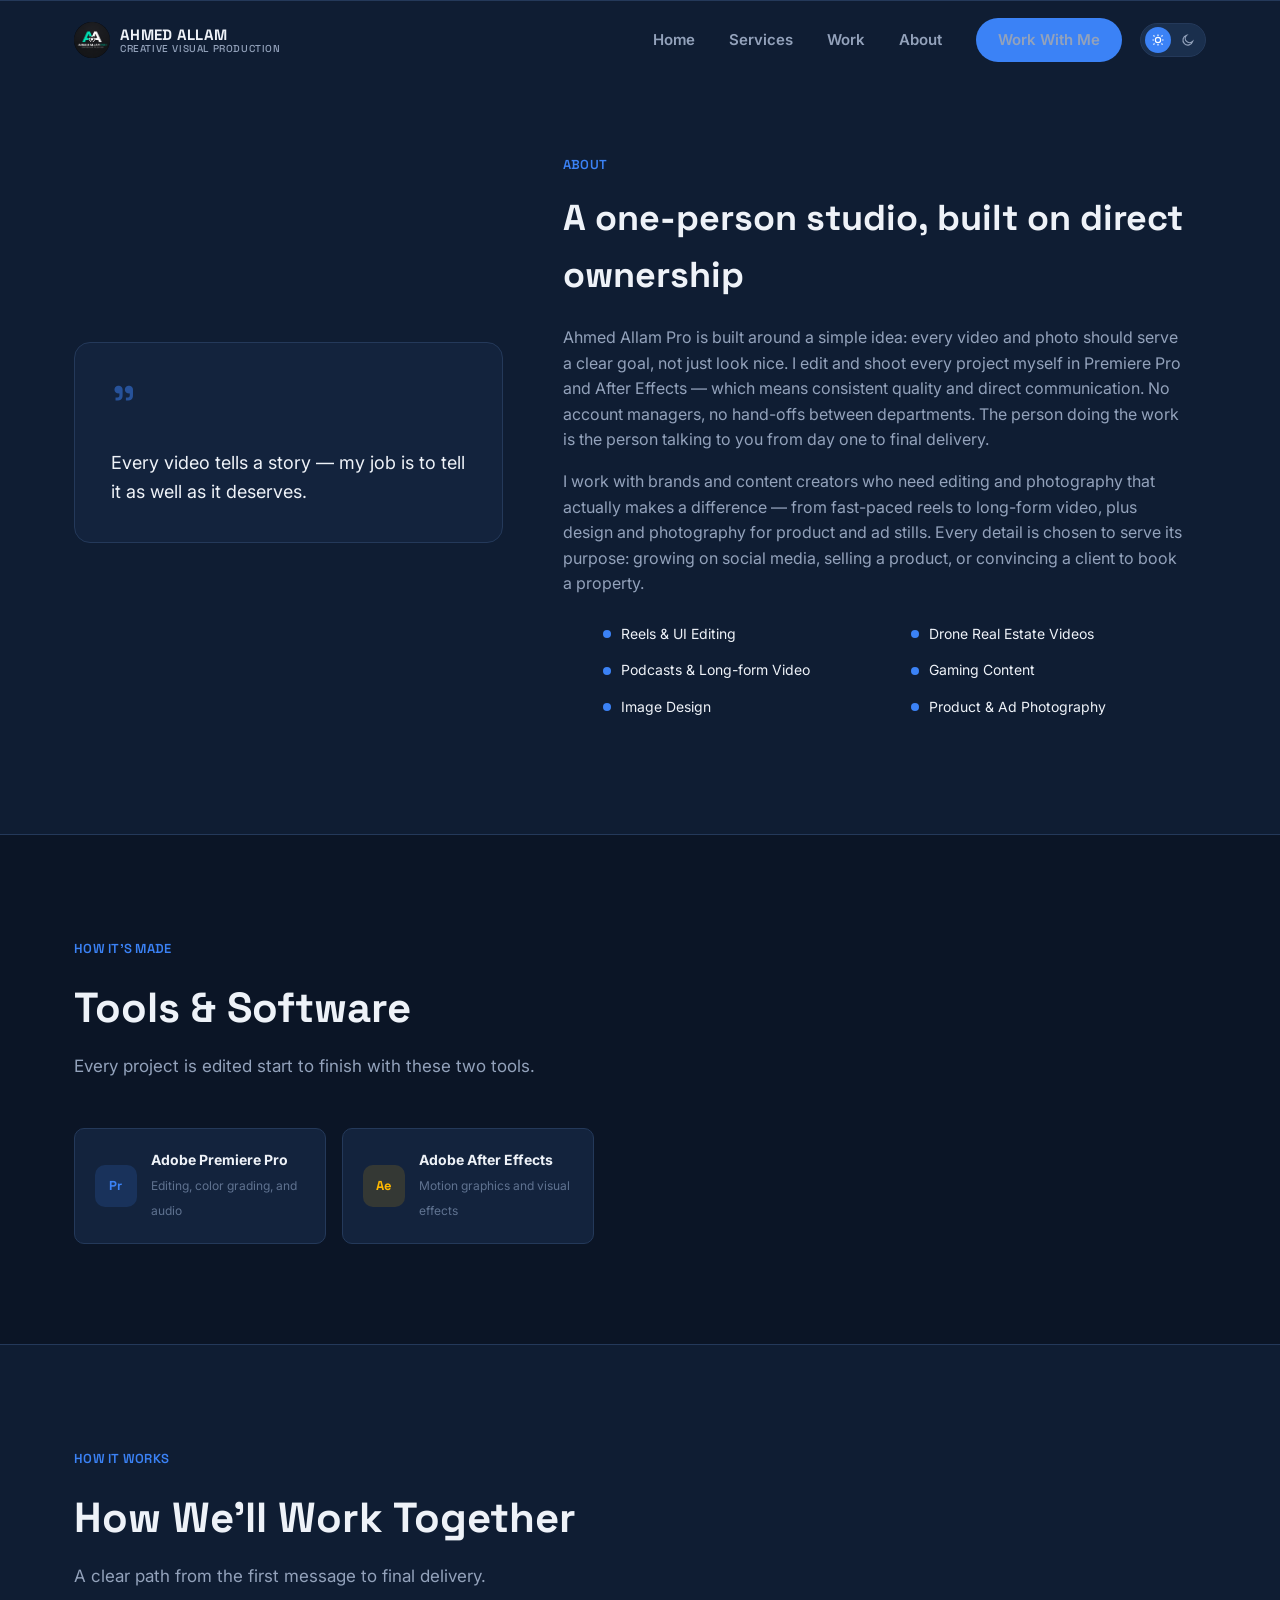
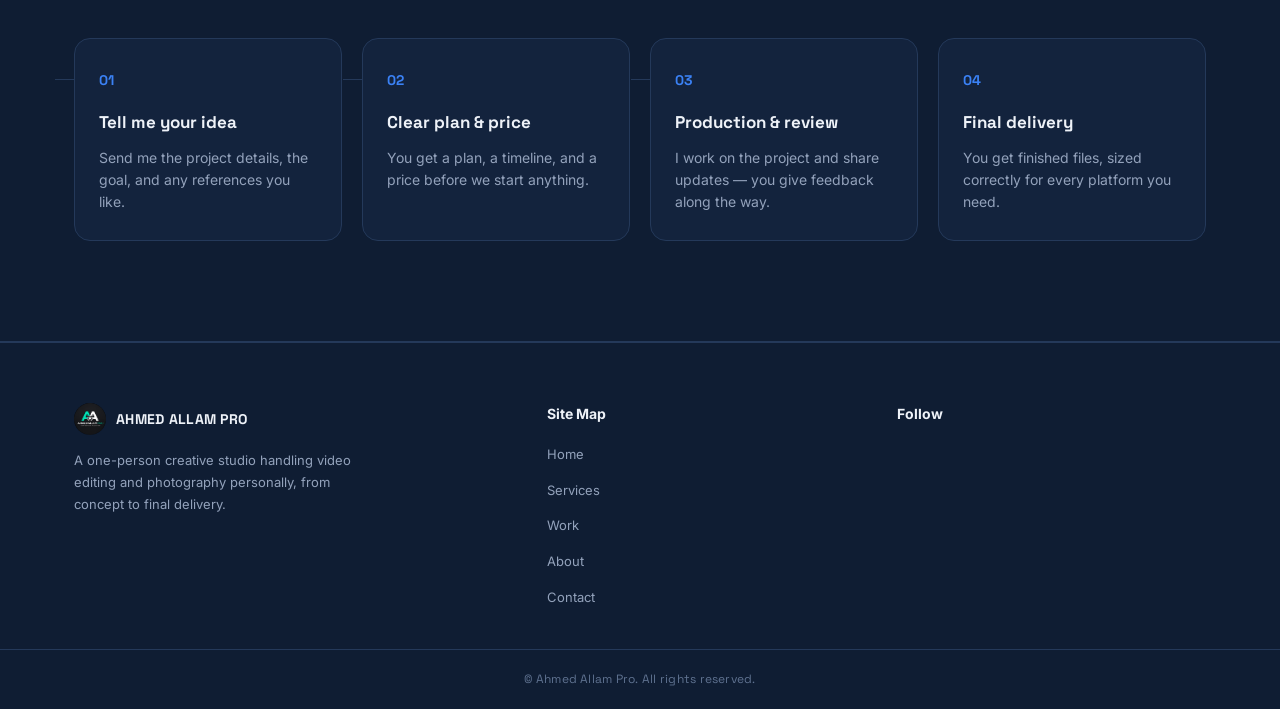
==== about.html @ 439c6608 "Add files via upload" ====
<!DOCTYPE html>
<html lang="en" dir="ltr">
<head>
<meta charset="UTF-8">
<meta name="viewport" content="width=device-width, initial-scale=1.0">
<title>About — Ahmed Allam Pro</title>
<meta name="description" content="Ahmed Allam Pro is a one-person creative studio: video editing and photography handled personally, start to finish, in Premiere Pro and After Effects.">
<meta property="og:title" content="About — Ahmed Allam Pro">
<meta property="og:description" content="Ahmed Allam Pro is a one-person creative studio: video editing and photography handled personally, start to finish, in Premiere Pro and After Effects.">
<meta property="og:image" content="[data-uri]">
<meta property="og:type" content="website">
<meta property="og:url" content="https://ahmedallam.pro">
<meta name="twitter:card" content="summary_large_image">
<link rel="icon" href="[data-uri]">
<script>try{var t=localStorage.getItem("theme");if(t==="light")document.documentElement.setAttribute("data-theme","light");}catch(e){}</script>
<style>

/* =====================================================================
   AHMED ALLAM PRO — Creative Visual Production
   ===================================================================== */

@import url('https://fonts.googleapis.com/css2?family=Inter:wght@400;500;600;700;800&family=Space+Grotesk:wght@500;600;700;800&display=swap');

:root {
  --bg: #0b1526;
  --bg-soft: #0f1d33;
  --surface: #13233d;
  --surface-2: #1a2f4d;
  --border: #24395a;
  --teal: #3b82f6;
  --teal-dim: rgba(59, 130, 246, 0.16);
  --amber: #ffb800;
  --amber-dim: rgba(255, 184, 0, 0.14);
  --white: #eef2f8;
  --muted: #93a2bb;
  --muted-2: #5f7290;

  --header-bg: rgba(11, 21, 38, 0.85);
  --mobile-menu-bg: rgba(11, 21, 38, 0.97);
  --modal-backdrop: rgba(7, 13, 24, 0.9);
  --badge-bg: rgba(11, 21, 38, 0.75);
  --navbtn-bg: rgba(11, 21, 38, 0.65);
  --shadow-soft: rgba(0, 0, 0, 0.15);
  --shadow-strong: rgba(0, 0, 0, 0.4);
  --on-accent: #ffffff;

  --font-ar: 'Inter', 'Segoe UI', sans-serif;
  --font-en: 'Space Grotesk', sans-serif;

  --container: 1180px;
  --radius: 16px;
  --radius-sm: 10px;
}

:root[data-theme="light"] {
  --bg: #f4f7fb;
  --bg-soft: #eaf0fa;
  --surface: #ffffff;
  --surface-2: #f2f6fc;
  --border: #dbe3f0;
  --teal-dim: rgba(47, 111, 237, 0.10);
  --amber-dim: rgba(255, 158, 0, 0.12);
  --white: #101828;
  --muted: #5b6478;
  --muted-2: #8993a8;

  --header-bg: rgba(255, 255, 255, 0.85);
  --mobile-menu-bg: rgba(255, 255, 255, 0.97);
  --modal-backdrop: rgba(20, 22, 26, 0.85);
  --badge-bg: rgba(255, 255, 255, 0.85);
  --navbtn-bg: rgba(255, 255, 255, 0.75);
  --shadow-soft: rgba(20, 22, 26, 0.08);
  --shadow-strong: rgba(20, 22, 26, 0.15);
}

* { box-sizing: border-box; }
html { scroll-behavior: smooth; }

body {
  margin: 0;
  background: var(--bg);
  color: var(--white);
  font-family: var(--font-ar);
  direction: ltr;
  line-height: 1.6;
  overflow-x: hidden;
  transition: background-color 0.25s ease, color 0.25s ease;
}

img { max-width: 100%; display: block; }

a { color: inherit; text-decoration: none; }

h1, h2, h3, .step-num { font-family: var(--font-en); }

button {
  font-family: inherit;
  cursor: pointer;
  background: none;
  border: none;
  color: inherit;
}

.en { font-family: var(--font-en); letter-spacing: 0.02em; }

.wrap {
  max-width: var(--container);
  margin: 0 auto;
  padding: 0 24px;
}

.eyebrow {
  display: inline-block;
  font-family: var(--font-en);
  font-size: 13px;
  color: var(--teal);
  margin-bottom: 14px;
  font-weight: 600;
}

.section-head {
  max-width: 640px;
  margin-bottom: 48px;
}

.section-head h2 {
  font-size: clamp(28px, 4vw, 42px);
  font-weight: 800;
  margin: 0 0 12px;
}

.section-head p {
  color: var(--muted);
  font-size: 17px;
  margin: 0;
}

section { position: relative; padding: 100px 0; }

/* Visible focus for accessibility */
a:focus-visible,
button:focus-visible {
  outline: 2px solid var(--teal);
  outline-offset: 3px;
  border-radius: 6px;
}

@media (prefers-reduced-motion: reduce) {
  *, *::before, *::after {
    animation-duration: 0.001ms !important;
    animation-iteration-count: 1 !important;
    transition-duration: 0.001ms !important;
  }
}

/* =====================================================================
   HEADER
   ===================================================================== */
#siteHeader {
  position: fixed;
  inset-inline: 0;
  top: 0;
  z-index: 100;
  padding: 18px 0;
  transition: background 0.35s ease, padding 0.35s ease, border-color 0.35s ease;
  border-bottom: 1px solid transparent;
}

#siteHeader.is-scrolled {
  background: var(--header-bg);
  backdrop-filter: blur(14px);
  padding: 12px 0;
  border-color: var(--border);
}

.nav-inner {
  display: flex;
  align-items: center;
  justify-content: space-between;
  gap: 20px;
}

.nav-right {
  display: flex;
  align-items: center;
  gap: 18px;
}

.brand {
  display: flex;
  align-items: center;
  gap: 10px;
  min-width: 0;
}

.brand img {
  width: 36px;
  height: 36px;
  object-fit: cover;
  border-radius: 50%;
  flex-shrink: 0;
}

.brand-text {
  font-family: var(--font-en);
  font-weight: 700;
  font-size: 15px;
  line-height: 1.15;
  white-space: nowrap;
  overflow: hidden;
  text-overflow: ellipsis;
}

.brand-text span { display: block; font-size: 10px; color: var(--muted); font-weight: 500; letter-spacing: 0.06em; }

@media (max-width: 480px) {
  .brand img { width: 30px; height: 30px; }
  .brand-text { font-size: 13px; }
}

@media (max-width: 400px) {
  .brand-text span { display: none; }
  .nav-cta { display: none; }
}

.nav-menu { display: flex; align-items: center; gap: 34px; }

.nav-menu a {
  font-size: 15px;
  font-weight: 600;
  color: var(--muted);
  transition: color 0.2s ease;
  position: relative;
}
.nav-menu a:hover { color: var(--white); }
.nav-menu a.is-active { color: var(--teal); }

.nav-cta {
  padding: 10px 22px;
  background: var(--teal);
  color: var(--on-accent);
  border-radius: 999px;
  font-weight: 700;
  font-size: 14px;
  transition: transform 0.2s ease, box-shadow 0.2s ease;
}
.nav-cta:hover { transform: translateY(-2px); box-shadow: 0 8px 20px var(--teal-dim); }

.theme-toggle {
  height: 34px;
  padding: 0 4px;
  border-radius: 999px;
  border: 1px solid var(--border);
  background: var(--surface-2);
  display: flex;
  align-items: center;
  gap: 4px;
  color: var(--muted);
  flex-shrink: 0;
  transition: border-color 0.2s ease;
}
.theme-toggle:hover { border-color: var(--teal); }
.theme-toggle span { width: 26px; height: 26px; border-radius: 50%; display: flex; align-items: center; justify-content: center; transition: background 0.2s ease, color 0.2s ease; }
.theme-toggle span svg { width: 14px; height: 14px; }
.theme-toggle .tt-sun.is-active { background: var(--teal); color: var(--on-accent); }
.theme-toggle .tt-moon.is-active { background: var(--teal); color: var(--on-accent); }

.nav-toggle {
  display: none;
  flex-direction: column;
  gap: 5px;
  padding: 6px;
}
.nav-toggle span { width: 22px; height: 2px; background: var(--white); border-radius: 2px; transition: transform 0.25s ease, opacity 0.25s ease; }
.nav-toggle.is-active span:nth-child(1) { transform: translateY(7px) rotate(45deg); }
.nav-toggle.is-active span:nth-child(2) { opacity: 0; }
.nav-toggle.is-active span:nth-child(3) { transform: translateY(-7px) rotate(-45deg); }

@media (max-width: 860px) {
  .nav-toggle { display: flex; }
  .nav-menu {
    position: fixed;
    inset-inline: 0;
    top: 66px;
    background: var(--mobile-menu-bg);
    backdrop-filter: blur(16px);
    flex-direction: column;
    align-items: flex-start;
    padding: 28px 24px 40px;
    gap: 22px;
    transform: translateY(-12px);
    opacity: 0;
    pointer-events: none;
    transition: opacity 0.25s ease, transform 0.25s ease;
    border-bottom: 1px solid var(--border);
  }
  .nav-menu.is-open { transform: translateY(0); opacity: 1; pointer-events: auto; }
  .nav-menu a { font-size: 18px; }
}

/* =====================================================================
   HERO
   ===================================================================== */
.hero {
  min-height: 100vh;
  display: flex;
  align-items: center;
  padding-top: 120px;
  padding-bottom: 60px;
  background:
    radial-gradient(60% 50% at 78% 15%, var(--teal-dim), transparent 60%),
    radial-gradient(45% 40% at 12% 85%, var(--amber-dim), transparent 60%),
    var(--bg);
  overflow: hidden;
}

.hero-inner {
  display: grid;
  grid-template-columns: 1.1fr 0.9fr;
  gap: 40px;
  align-items: center;
}

.hero-copy {
  animation: heroFadeUp 0.9s cubic-bezier(0.16, 1, 0.3, 1) both;
}
.hero-visual {
  animation: heroFadeUp 0.9s cubic-bezier(0.16, 1, 0.3, 1) 0.15s both;
}

@keyframes heroFadeUp {
  from { opacity: 0; transform: translateY(18px); }
  to { opacity: 1; transform: translateY(0); }
}

.hero-copy .eyebrow { display: flex; align-items: center; gap: 10px; }
.hero-copy .eyebrow::before {
  content: '';
  width: 28px; height: 1px;
  background: var(--teal);
  display: inline-block;
}

.hero-copy h1 {
  font-size: clamp(38px, 5.6vw, 68px);
  font-weight: 900;
  line-height: 1.12;
  margin: 0 0 22px;
}

.hero-copy h1 .accent { color: var(--teal); }

.hero-copy p {
  font-size: 18px;
  color: var(--muted);
  max-width: 520px;
  margin: 0 0 34px;
}

.hero-actions { display: flex; gap: 16px; flex-wrap: wrap; }

.btn {
  display: inline-flex;
  align-items: center;
  gap: 8px;
  padding: 15px 30px;
  border-radius: 999px;
  font-weight: 700;
  font-size: 15px;
  transition: transform 0.2s ease, box-shadow 0.2s ease, background 0.2s ease;
}
.btn-primary { background: var(--teal); color: var(--on-accent); }
.btn-primary:hover { transform: translateY(-3px); box-shadow: 0 12px 26px var(--teal-dim); }
.btn-ghost { border: 1px solid var(--border); color: var(--white); }
.btn-ghost:hover { border-color: var(--teal); color: var(--teal); }

.hero-stats {
  display: flex;
  flex-wrap: wrap;
  gap: 28px 36px;
  margin-top: 54px;
  padding-top: 30px;
  border-top: 1px solid var(--border);
  max-width: 520px;
}
.hero-stats div { flex: 1 1 140px; min-width: 130px; }
.hero-stats div strong {
  display: block;
  font-family: var(--font-en);
  font-size: 26px;
  color: var(--white);
}
.hero-stats div span { font-size: 13px; color: var(--muted-2); }

.hero-visual {
  position: relative;
  display: flex;
  align-items: center;
  justify-content: center;
}

.aperture-ring {
  position: relative;
  width: min(420px, 80vw);
  aspect-ratio: 1;
  display: flex;
  align-items: center;
  justify-content: center;
}

.aperture-ring svg { width: 100%; height: 100%; animation: spin 26s linear infinite; }
.aperture-ring .aperture-core { position: absolute; width: 46%; }

@keyframes spin { to { transform: rotate(360deg); } }

.hero-logo-badge {
  position: absolute;
  bottom: -6%;
  left: -4%;
  background: var(--surface);
  border: 1px solid var(--border);
  border-radius: var(--radius-sm);
  padding: 12px 18px;
  display: flex;
  align-items: center;
  gap: 10px;
  box-shadow: 0 20px 40px var(--shadow-strong);
}
.hero-logo-badge img { width: 26px; height: 26px; object-fit: contain; border-radius: 6px; flex-shrink: 0; }
.hero-logo-badge span { font-family: var(--font-en); font-size: 12px; color: var(--muted); }

@media (max-width: 1040px) {
  .hero-inner { grid-template-columns: 1fr 0.8fr; gap: 28px; }
  .aperture-ring { width: min(320px, 34vw); }
}

@media (max-width: 900px) {
  .hero-inner { grid-template-columns: 1fr; }
  .hero-visual { order: -1; margin-bottom: 10px; }
  .aperture-ring { width: min(260px, 55vw); }
  .hero-stats { gap: 22px 30px; }
  .hero-copy p { max-width: none; }
}

@media (max-width: 480px) {
  .hero { padding-top: 100px; }
  .aperture-ring { width: min(190px, 50vw); }
  .hero-logo-badge { padding: 9px 14px; gap: 8px; }
  .hero-logo-badge img { width: 20px; height: 20px; }
  .hero-logo-badge span { font-size: 10px; }
  .hero-actions { gap: 12px; }
  .btn { padding: 13px 24px; font-size: 14px; }
  .hero-stats { gap: 18px 24px; margin-top: 38px; padding-top: 22px; }
  .hero-stats div { flex: 1 1 100%; }
}

/* =====================================================================
   SERVICES / CATEGORY GRID
   ===================================================================== */
.services { background: var(--bg-soft); border-block: 1px solid var(--border); }

.cat-page-header {
  padding: 150px 0 60px;
  background:
    radial-gradient(50% 60% at 85% 0%, var(--teal-dim), transparent 60%),
    var(--bg);
}
.cat-page-header .cat-icon-lg {
  width: 56px; height: 56px;
  border-radius: 14px;
  background: var(--teal-dim);
  color: var(--teal);
  display: flex;
  align-items: center;
  justify-content: center;
  margin-bottom: 22px;
}
.cat-page-header .cat-icon-lg svg { width: 30px; height: 30px; }
.cat-page-header h1 { font-size: clamp(30px, 4.4vw, 46px); font-weight: 800; margin: 0 0 14px; }
.cat-page-header p { color: var(--muted); font-size: 17px; max-width: 620px; margin: 0 0 26px; }

.cat-grid {
  display: grid;
  grid-template-columns: repeat(4, 1fr);
  gap: 16px;
}

.cat-card {
  background: var(--surface);
  border: 1px solid var(--border);
  border-radius: var(--radius);
  padding: 28px 20px;
  display: flex;
  flex-direction: column;
  align-items: flex-start;
  gap: 14px;
  text-align: right;
  transition: transform 0.25s ease, border-color 0.25s ease, background 0.25s ease;
}

.cat-card:hover {
  transform: translateY(-6px);
  border-color: var(--teal);
  background: var(--surface-2);
}

.cat-icon {
  position: relative;
  width: 50px; height: 50px;
  display: flex; align-items: center; justify-content: center;
  border-radius: 50%;
  background: var(--teal);
  color: var(--on-accent);
}
.cat-icon svg { width: 24px; height: 24px; }
.cat-num {
  position: absolute;
  top: -6px; left: -6px;
  width: 20px; height: 20px;
  border-radius: 50%;
  background: var(--bg);
  border: 2px solid var(--teal);
  color: var(--white);
  font-family: var(--font-en);
  font-size: 10px;
  font-weight: 700;
  display: flex;
  align-items: center;
  justify-content: center;
}

.cat-en { font-family: var(--font-en); font-size: 16px; font-weight: 700; color: var(--white); }
.cat-desc { font-size: 13px; color: var(--muted); line-height: 1.5; }

@media (max-width: 980px) { .cat-grid { grid-template-columns: repeat(2, 1fr); } }
@media (max-width: 540px) { .cat-grid { grid-template-columns: 1fr; } }

/* =====================================================================
   WORK / GALLERY
   ===================================================================== */
.filter-bar {
  display: flex;
  flex-wrap: wrap;
  gap: 10px;
  margin-bottom: 40px;
}

.filter-btn {
  padding: 10px 20px;
  border-radius: 999px;
  border: 1px solid var(--border);
  color: var(--muted);
  font-size: 14px;
  font-weight: 600;
  transition: all 0.2s ease;
}
.filter-btn:hover { color: var(--white); border-color: var(--muted); }
.filter-btn.is-active { background: var(--teal); border-color: var(--teal); color: var(--on-accent); }

.gallery {
  display: grid;
  grid-template-columns: repeat(3, 1fr);
  gap: 22px;
}

.work-card {
  background: var(--surface);
  border: 1px solid var(--border);
  border-radius: var(--radius);
  overflow: hidden;
  cursor: pointer;
  transition: transform 0.25s ease, border-color 0.25s ease;
}
.work-card:hover { transform: translateY(-6px); border-color: var(--teal); }

.work-cover {
  aspect-ratio: 16/10;
  background: linear-gradient(150deg, var(--surface-2), var(--bg-soft));
  position: relative;
  display: flex;
  align-items: center;
  justify-content: center;
}
.work-cover img { width: 100%; height: 100%; object-fit: cover; }
.cover-fallback { width: 40%; color: var(--muted-2); }

.play-badge {
  position: absolute;
  inset: 0;
  display: flex;
  align-items: center;
  justify-content: center;
  font-size: 14px;
  color: var(--on-accent);
  background: var(--shadow-soft);
}
.play-badge::before {
  content: '';
  position: absolute;
  width: 50px; height: 50px;
  border-radius: 50%;
  background: var(--teal);
}
.play-badge { z-index: 1; }
.play-badge { color: var(--on-accent); }

.work-meta { padding: 16px 18px 20px; }
.work-meta h3 { font-size: 15px; margin: 0 0 8px; font-weight: 700; }
.work-tag { font-size: 12px; color: var(--muted-2); }

.gallery-empty {
  grid-column: 1 / -1;
  text-align: center;
  color: var(--muted);
  padding: 60px 20px;
  border: 1px dashed var(--border);
  border-radius: var(--radius);
}

@media (max-width: 980px) { .gallery { grid-template-columns: repeat(2, 1fr); } }
@media (max-width: 600px) { .gallery { grid-template-columns: 1fr; } }

/* =====================================================================
   ABOUT
   ===================================================================== */
.about { background: var(--bg-soft); border-block: 1px solid var(--border); }
.about-inner {
  display: grid;
  grid-template-columns: 0.8fr 1.2fr;
  gap: 60px;
  align-items: center;
}
.about-card {
  background: var(--surface);
  border: 1px solid var(--border);
  border-radius: var(--radius);
  padding: 36px;
  position: relative;
}
.about-card .quote-mark { font-family: var(--font-en); font-size: 60px; color: var(--teal); line-height: 1; opacity: 0.5; }
.about-card p { font-size: 18px; color: var(--white); margin: 10px 0 0; }

.about-text h2 { font-size: clamp(26px, 3.6vw, 36px); font-weight: 800; margin: 0 0 20px; }
.about-text p { color: var(--muted); font-size: 16px; margin: 0 0 16px; max-width: 620px; }

.about-list { display: grid; grid-template-columns: 1fr 1fr; gap: 14px; margin-top: 26px; }
.about-list li { list-style: none; display: flex; align-items: center; gap: 10px; font-size: 14px; color: var(--white); }
.about-list li::before { content: ''; width: 8px; height: 8px; border-radius: 50%; background: var(--teal); flex-shrink: 0; }

@media (max-width: 860px) {
  .about-inner { grid-template-columns: 1fr; }
  .about-list { grid-template-columns: 1fr; }
}

/* =====================================================================
   CONTACT / CTA
   ===================================================================== */
.contact {
  text-align: center;
}
.contact-box {
  background: linear-gradient(135deg, var(--surface), var(--surface-2));
  border: 1px solid var(--border);
  border-radius: 24px;
  padding: 70px 30px;
  position: relative;
  overflow: hidden;
}
.contact-box::before {
  content: '';
  position: absolute;
  width: 340px; height: 340px;
  background: radial-gradient(circle, var(--teal-dim), transparent 70%);
  top: -120px; right: -80px;
}
.contact-box h2 {
  font-size: clamp(28px, 4.4vw, 46px);
  font-weight: 900;
  margin: 0 0 16px;
  position: relative;
}
.contact-box p {
  color: var(--muted);
  font-size: 17px;
  max-width: 480px;
  margin: 0 auto 34px;
  position: relative;
}
.contact-actions {
  display: flex;
  gap: 16px;
  justify-content: center;
  flex-wrap: wrap;
  position: relative;
}

/* =====================================================================
   FOOTER
   ===================================================================== */
footer { padding: 60px 0 0; border-top: 1px solid var(--border); background: var(--bg-soft); }
.footer-grid {
  display: grid;
  grid-template-columns: 1.4fr 1fr 1fr;
  gap: 40px;
  padding-bottom: 40px;
}
.footer-col h4 { font-size: 14px; font-weight: 700; margin: 0 0 16px; color: var(--white); }
.footer-col p { font-size: 13px; color: var(--muted); line-height: 1.7; margin: 0; max-width: 280px; }
.footer-col ul { list-style: none; margin: 0; padding: 0; display: flex; flex-direction: column; gap: 10px; }
.footer-col ul a { font-size: 13px; color: var(--muted); transition: color 0.2s ease; }
.footer-col ul a:hover { color: var(--teal); }
.footer-brand { display: flex; align-items: center; gap: 10px; margin-bottom: 14px; }
.footer-brand img { width: 32px; height: 32px; object-fit: cover; border-radius: 50%; flex-shrink: 0; }
.footer-brand span { font-family: var(--font-en); font-weight: 700; font-size: 14px; color: var(--white); }
.footer-social { display: flex; gap: 12px; flex-wrap: wrap; }
.footer-bottom {
  border-top: 1px solid var(--border);
  padding: 20px 0;
  text-align: center;
  font-size: 12px;
  color: var(--muted-2);
}

@media (max-width: 780px) {
  .footer-grid { grid-template-columns: 1fr; gap: 30px; }
}

/* =====================================================================
   MODAL
   ===================================================================== */
.modal {
  position: fixed;
  inset: 0;
  z-index: 200;
  display: none;
  align-items: center;
  justify-content: center;
  padding: 24px;
  background: var(--modal-backdrop);
  backdrop-filter: blur(6px);
}
.modal.is-open { display: flex; }

.modal-content {
  width: min(920px, 100%);
  background: var(--surface);
  border: 1px solid var(--border);
  border-radius: var(--radius);
  overflow: hidden;
}

.modal-body {
  aspect-ratio: 16/9;
  background: #000;
  display: flex;
  align-items: center;
  justify-content: center;
}
.modal-body iframe, .modal-body video, .modal-body img { width: 100%; height: 100%; object-fit: contain; border: none; }
.modal-placeholder { color: var(--muted); text-align: center; padding: 30px; font-size: 14px; }

.modal-footer {
  padding: 16px 22px;
  display: flex;
  align-items: center;
  justify-content: space-between;
  gap: 12px;
}
.modal-footer span { font-weight: 700; font-size: 15px; }

.modal-close {
  width: 36px; height: 36px;
  border-radius: 50%;
  border: 1px solid var(--border);
  font-size: 16px;
  flex-shrink: 0;
  transition: all 0.2s ease;
}
.modal-close:hover { border-color: var(--teal); color: var(--teal); }

/* =====================================================================
   FEATURED WORK CARD
   ===================================================================== */
@media (min-width: 981px) {
  .work-card.is-featured {
    grid-column: span 2;
  }
  .work-card.is-featured .work-cover { aspect-ratio: 16/7.2; }
}

.gallery-badge {
  position: absolute;
  bottom: 10px;
  right: 10px;
  background: var(--badge-bg);
  border: 1px solid var(--border);
  color: var(--white);
  font-size: 12px;
  padding: 5px 12px;
  border-radius: 999px;
  z-index: 2;
}

.filter-btn .count {
  display: inline-block;
  margin-inline-start: 6px;
  font-size: 11px;
  color: var(--muted-2);
  font-family: var(--font-en);
}
.filter-btn.is-active .count { color: rgba(255,255,255,0.75); }

/* =====================================================================
   LIGHTBOX (multi-image gallery inside modal)
   ===================================================================== */
.lightbox-frame {
  position: relative;
  width: 100%;
  height: 100%;
  display: flex;
  align-items: center;
  justify-content: center;
}
.lightbox-frame img { width: 100%; height: 100%; object-fit: contain; }

.lightbox-nav {
  position: absolute;
  top: 50%;
  transform: translateY(-50%);
  width: 44px; height: 44px;
  border-radius: 50%;
  background: var(--navbtn-bg);
  border: 1px solid var(--border);
  color: var(--white);
  font-size: 22px;
  display: flex;
  align-items: center;
  justify-content: center;
  transition: background 0.2s ease, border-color 0.2s ease;
}
.lightbox-nav:hover { background: var(--teal); color: var(--on-accent); border-color: var(--teal); }
.lightbox-nav.prev { right: 16px; }
.lightbox-nav.next { left: 16px; }

/* =====================================================================
   PROCESS ("HOW I WORK") SECTION
   ===================================================================== */
.process { background: var(--bg-soft); border-block: 1px solid var(--border); }

.process-grid {
  display: grid;
  grid-template-columns: repeat(4, 1fr);
  gap: 20px;
  counter-reset: step;
}

.process-step {
  position: relative;
  padding: 30px 24px 26px;
  background: var(--surface);
  border: 1px solid var(--border);
  border-radius: var(--radius);
}

.process-step .step-num {
  font-family: var(--font-en);
  font-size: 14px;
  font-weight: 700;
  color: var(--teal);
  display: block;
  margin-bottom: 18px;
}

.process-step h3 { font-size: 17px; margin: 0 0 10px; font-weight: 700; }
.process-step p { font-size: 14px; color: var(--muted); margin: 0; }

.process-step:not(:last-child)::after {
  content: '';
  position: absolute;
  top: 40px;
  left: -20px;
  width: 20px;
  height: 1px;
  background: var(--border);
}

@media (max-width: 980px) {
  .process-grid { grid-template-columns: 1fr 1fr; }
  .process-step:nth-child(2)::after { display: none; }
}
@media (max-width: 600px) {
  .process-grid { grid-template-columns: 1fr; }
  .process-step::after { display: none; }
}

/* =====================================================================
   TESTIMONIALS
   ===================================================================== */
.testimonials-track {
  display: grid;
  grid-template-columns: repeat(3, 1fr);
  gap: 20px;
}

.testimonial-card {
  background: var(--surface);
  border: 1px solid var(--border);
  border-radius: var(--radius);
  padding: 30px 26px;
}
.testimonial-card .quote-mark { font-size: 40px; color: var(--amber); line-height: 1; opacity: 0.6; display: block; margin-bottom: 6px; }
.testimonial-card p { font-size: 15px; color: var(--white); margin: 0 0 20px; line-height: 1.7; }
.testimonial-author strong { display: block; font-size: 14px; }
.testimonial-author span { font-size: 13px; color: var(--muted-2); }

@media (max-width: 980px) { .testimonials-track { grid-template-columns: 1fr; } }

.testimonials-track.is-empty-state { grid-template-columns: 1fr; }
.testimonial-placeholder {
  text-align: center;
  padding: 50px 30px;
  border: 1px dashed var(--border);
  border-radius: var(--radius);
  max-width: 560px;
  margin: 0 auto;
}
.testimonial-placeholder .quote-mark { font-size: 40px; color: var(--amber); opacity: 0.5; display: block; margin-bottom: 10px; }
.testimonial-placeholder p { color: var(--muted); font-size: 15px; margin: 0; line-height: 1.7; }

/* =====================================================================
   TOOLS & SOFTWARE
   ===================================================================== */
.tools-grid {
  display: grid;
  grid-template-columns: repeat(2, 1fr);
  gap: 16px;
  margin-top: 26px;
  max-width: 520px;
}
.tool-card {
  background: var(--surface);
  border: 1px solid var(--border);
  border-radius: var(--radius-sm);
  padding: 20px;
  display: flex;
  align-items: center;
  gap: 14px;
}
.tool-icon {
  width: 42px; height: 42px;
  flex-shrink: 0;
  border-radius: 10px;
  background: var(--teal-dim);
  color: var(--teal);
  display: flex;
  align-items: center;
  justify-content: center;
  font-family: var(--font-en);
  font-weight: 700;
  font-size: 13px;
}
.tool-card:nth-child(2n) .tool-icon { background: var(--amber-dim); color: var(--amber); }
.tool-name { font-weight: 700; font-size: 14px; display: block; }
.tool-desc { font-size: 12px; color: var(--muted-2); }

@media (max-width: 480px) { .tools-grid { grid-template-columns: 1fr; } }

/* =====================================================================
   CONTACT — professional card rows
   ===================================================================== */
.contact-grid {
  display: grid;
  grid-template-columns: 1.1fr 0.9fr;
  gap: 20px;
  text-align: right;
  margin-top: 40px;
}

.contact-rows {
  display: flex;
  flex-direction: column;
  gap: 14px;
}

.contact-row {
  display: flex;
  align-items: center;
  gap: 16px;
  background: var(--surface);
  border: 1px solid var(--border);
  border-radius: var(--radius-sm);
  padding: 18px 20px;
  transition: border-color 0.2s ease, transform 0.2s ease;
}
.contact-row:is(a):hover { border-color: var(--teal); transform: translateY(-2px); }

.contact-row-icon {
  width: 42px; height: 42px;
  flex-shrink: 0;
  border-radius: 10px;
  background: var(--teal-dim);
  color: var(--teal);
  display: flex;
  align-items: center;
  justify-content: center;
}
.contact-row-icon svg { width: 20px; height: 20px; }
.contact-row:nth-child(2n) .contact-row-icon { background: var(--amber-dim); color: var(--amber); }

.contact-row-text { display: flex; flex-direction: column; gap: 2px; }
.contact-row-text span:first-child { font-size: 12px; color: var(--muted-2); }
.contact-row-text strong { font-size: 15px; font-weight: 700; }

.contact-side {
  background: var(--surface);
  border: 1px solid var(--border);
  border-radius: var(--radius);
  padding: 26px;
  display: flex;
  flex-direction: column;
  gap: 20px;
}
.contact-side-block span:first-child { display: block; font-size: 12px; color: var(--muted-2); margin-bottom: 4px; }
.contact-side-block strong { font-size: 15px; }

.contact-social-wrap.is-empty { display: none; }
.contact-social-wrap span:first-child { display: block; font-size: 12px; color: var(--muted-2); margin-bottom: 10px; }

.social-link {
  width: 40px; height: 40px;
  border-radius: 50%;
  border: 1px solid var(--border);
  display: inline-flex;
  align-items: center;
  justify-content: center;
  color: var(--muted);
  transition: all 0.2s ease;
}
.social-link svg { width: 17px; height: 17px; }
.social-link:hover { color: var(--teal); border-color: var(--teal); }

[data-social-list] { display: flex; gap: 10px; flex-wrap: wrap; }

@media (max-width: 860px) {
  .contact-grid { grid-template-columns: 1fr; }
}

.contact-form-card {
  background: var(--surface);
  border: 1px solid var(--border);
  border-radius: var(--radius);
  padding: 32px;
  margin-top: 24px;
  text-align: left;
}
.contact-form-card h3 { font-size: 18px; font-weight: 700; margin: 0 0 20px; }
.contact-form { display: flex; flex-direction: column; gap: 14px; max-width: 480px; }
.contact-form input, .contact-form textarea {
  width: 100%;
  background: var(--surface-2);
  border: 1px solid var(--border);
  border-radius: var(--radius-sm);
  padding: 13px 16px;
  color: var(--white);
  font-family: var(--font-ar);
  font-size: 14px;
  resize: vertical;
  transition: border-color 0.2s ease;
}
.contact-form input::placeholder, .contact-form textarea::placeholder { color: var(--muted-2); }
.contact-form input:focus, .contact-form textarea:focus { outline: none; border-color: var(--teal); }
.contact-form button { align-self: flex-start; }


</style>
</head>
<body>

<header id="siteHeader">
  <div class="wrap nav-inner">
    <a href="index.html" class="brand">
      <img src="[data-uri]" alt="Ahmed Allam Pro">
      <span class="brand-text en">AHMED ALLAM <span>CREATIVE VISUAL PRODUCTION</span></span>
    </a>

    <div class="nav-right">
      <nav class="nav-menu" id="navMenu">
        <a href="index.html">Home</a>
      <a href="services.html">Services</a>
      <a href="work.html">Work</a>
      <a href="about.html">About</a>
        <a href="contact.html" class="nav-cta">Work With Me</a>
      </nav>

      <button class="theme-toggle" id="themeToggle" aria-label="Toggle light/dark mode">
        <span class="tt-sun"><svg viewBox="0 0 24 24" fill="none" stroke="currentColor" stroke-width="2"><circle cx="12" cy="12" r="4.5"/><path d="M12 2.5v2.5M12 19v2.5M4.2 4.2l1.8 1.8M18 18l1.8 1.8M2.5 12H5M19 12h2.5M4.2 19.8l1.8-1.8M18 6l1.8-1.8"/></svg></span>
        <span class="tt-moon"><svg viewBox="0 0 24 24" fill="none" stroke="currentColor" stroke-width="2"><path d="M20 14.5A8.5 8.5 0 1 1 9.5 4a7 7 0 0 0 10.5 10.5Z"/></svg></span>
      </button>

      <button class="nav-toggle" id="navToggle" aria-label="Open menu">
        <span></span><span></span><span></span>
      </button>
    </div>
  </div>
</header>

<section class="about" id="about" style="padding-top:150px;">
  <div class="wrap about-inner">
    <div class="about-card">
      <span class="quote-mark en">"</span>
      <p>Every video tells a story — my job is to tell it as well as it deserves.</p>
    </div>
    <div class="about-text">
      <span class="eyebrow en">ABOUT</span>
      <h2>A one-person studio, built on direct ownership</h2>
      <p>
        Ahmed Allam Pro is built around a simple idea: every video and photo should
        serve a clear goal, not just look nice. I edit and shoot every project myself
        in Premiere Pro and After Effects — which means consistent quality and direct
        communication. No account managers, no hand-offs between departments. The person
        doing the work is the person talking to you from day one to final delivery.
      </p>
      <p>
        I work with brands and content creators who need editing and photography that
        actually makes a difference — from fast-paced reels to long-form video, plus
        design and photography for product and ad stills. Every detail is chosen to
        serve its purpose: growing on social media, selling a product, or convincing a
        client to book a property.
      </p>
      <ul class="about-list">
        <li>Reels & UI Editing</li>
        <li>Drone Real Estate Videos</li>
        <li>Podcasts & Long-form Video</li>
        <li>Gaming Content</li>
        <li>Image Design</li>
        <li>Product & Ad Photography</li>
      </ul>
    </div>
  </div>
</section>

<section id="tools">
  <div class="wrap">
    <div class="section-head">
      <span class="eyebrow en">HOW IT'S MADE</span>
      <h2>Tools & Software</h2>
      <p>Every project is edited start to finish with these two tools.</p>
    </div>
    <div class="tools-grid">
      <div class="tool-card">
        <span class="tool-icon en">Pr</span>
        <span>
          <span class="tool-name">Adobe Premiere Pro</span>
          <span class="tool-desc">Editing, color grading, and audio</span>
        </span>
      </div>
      <div class="tool-card">
        <span class="tool-icon en">Ae</span>
        <span>
          <span class="tool-name">Adobe After Effects</span>
          <span class="tool-desc">Motion graphics and visual effects</span>
        </span>
      </div>
    </div>
  </div>
</section>

<section class="process" id="process">
  <div class="wrap">
    <div class="section-head">
      <span class="eyebrow en">HOW IT WORKS</span>
      <h2>How We'll Work Together</h2>
      <p>A clear path from the first message to final delivery.</p>
    </div>
    <div class="process-grid">
      <div class="process-step">
        <span class="step-num en">01</span>
        <h3>Tell me your idea</h3>
        <p>Send me the project details, the goal, and any references you like.</p>
      </div>
      <div class="process-step">
        <span class="step-num en">02</span>
        <h3>Clear plan & price</h3>
        <p>You get a plan, a timeline, and a price before we start anything.</p>
      </div>
      <div class="process-step">
        <span class="step-num en">03</span>
        <h3>Production & review</h3>
        <p>I work on the project and share updates — you give feedback along the way.</p>
      </div>
      <div class="process-step">
        <span class="step-num en">04</span>
        <h3>Final delivery</h3>
        <p>You get finished files, sized correctly for every platform you need.</p>
      </div>
    </div>
  </div>
</section>

<footer>
  <div class="wrap footer-grid">
    <div class="footer-col">
      <div class="footer-brand">
        <img src="[data-uri]" alt="Ahmed Allam Pro">
        <span class="en">AHMED ALLAM PRO</span>
      </div>
      <p>A one-person creative studio handling video editing and photography personally, from concept to final delivery.</p>
    </div>
    <div class="footer-col">
      <h4>Site Map</h4>
      <ul>
        <li><a href="index.html">Home</a></li>
        <li><a href="services.html">Services</a></li>
        <li><a href="work.html">Work</a></li>
        <li><a href="about.html">About</a></li>
        <li><a href="contact.html">Contact</a></li>
      </ul>
    </div>
    <div class="footer-col">
      <h4>Follow</h4>
      <div class="footer-social" data-social-list></div>
    </div>
  </div>
  <div class="footer-bottom en">© <span id="year"></span> Ahmed Allam Pro. All rights reserved.</div>
</footer>

<div class="modal" id="modal">
  <div class="modal-content">
    <div class="modal-body" id="modalBody"></div>
    <div class="modal-footer">
      <span id="modalCaption"></span>
      <button class="modal-close" id="modalClose" aria-label="Close">✕</button>
    </div>
  </div>
</div>

<script>
/*
  =====================================================================
  ملف الإعدادات العام — عدّل بياناتك هنا بس، وهي هتظهر في كل الموقع
  =====================================================================
  ده الملف الوحيد اللي محتاج تدخله لبيانات التواصل بتاعتك.
  بعد ما تعدل، احفظ الملف بس. مفيش حاجة تانية محتاج تلمسها.
  =====================================================================
*/

const SITE_CONFIG = {
  // ---------- بيانات التواصل ----------
  email: "hello@ahmedallam.pro",          // إيميلك الحقيقي
  phoneDisplay: "+20 112 263 4324",       // الرقم اللي هيتعرض على الموقع (شكل مقروء)
  whatsappNumber: "201122634324",         // نفس الرقم لكن بالصيغة الدولية من غير + أو مسافات (مثال: 201012345678)

  // ---------- روابط السوشيال ميديا ----------
  // سيب أي لينك فاضي "" لو مش عايز الأيقونة بتاعته تظهر خالص
  social: {
    instagram: "https://www.instagram.com/ahmedallam.pro/",
    tiktok: "",
    youtube: "",
    behance: "",
    facebook: "https://www.facebook.com/profile.php?id=61593950945065",
    linkedin: "https://www.linkedin.com/in/ahmed-allam-pro-b57826433/",
  },

  // ---------- موقع العمل (اختياري) ----------
  location: "Cairo, Egypt",

  // ---------- ساعات / سرعة الرد (اختياري، تقدر تمسحه لو مش حابب تحدد) ----------
  responseTime: "Replies within 24 hours",
};


/*
  =====================================================================
  WORK ITEMS & TESTIMONIALS — this is the only file you need to edit
  to add new work.
  =====================================================================

  ══════════════ 1) Add a YouTube video ══════════════
  Copy the video link from YouTube, e.g.:
    https://www.youtube.com/watch?v=ABC123xyz
  Take just the part after "v=" (here: ABC123xyz) and put it in src.

  {
    title: "Project name",
    category: "reels-ui",
    type: "youtube",
    src: "ABC123xyz",
    thumbnail: "assets/work/my-thumbnail.jpg",
  },

  ══════════════ 2) Add a Vimeo video ══════════════
  Same idea, from a link like: https://vimeo.com/123456789
  Take just the number (123456789).
  type: "vimeo", src: "123456789"

  ══════════════ 3) Add a direct video file (mp4) ══════════════
  Upload the video into an assets/work/ folder and put its name in src.
  type: "video", src: "assets/work/my-video.mp4"

  ══════════════ 4) Add a single image (design / photography) ══════════════
  Upload the image into assets/work/ and put it in src.
  type: "image", src: "assets/work/my-photo.jpg"

  ══════════════ 5) Add a multi-image "gallery" for one project ══════════════
  Useful for product/ad photography when you have several shots from one shoot.
  type: "gallery",
  images: [
    "assets/work/product-1.jpg",
    "assets/work/product-2.jpg",
    "assets/work/product-3.jpg",
  ],

  ══════════════ General notes ══════════════
  - category must be exactly one of these codes:
    "reels-ui" | "real-estate" | "podcast" | "gaming" |
    "image-design" | "product" | "ads" | "content"
  - thumbnail: the cover image shown in the gallery. Leave "" for an
    automatic placeholder in the brand colors.
  - featured: true makes this item appear first and take a bit more
    space (optional).
  - Copy any block and put your own data in it, keep the rest as
    examples until you replace them.
  =====================================================================
*/

const PORTFOLIO_ITEMS = [
  {
    title: "Real Estate Reel — Ready-to-Move Apartment",
    category: "reels-ui",
    type: "youtube",
    src: "",
    thumbnail: "",
    featured: true,
  },
  {
    title: "Booking App UI — Motion Walkthrough",
    category: "reels-ui",
    type: "youtube",
    src: "",
    thumbnail: "",
  },
  {
    title: "Marketing Video — Residential Project",
    category: "real-estate",
    type: "vimeo",
    src: "",
    thumbnail: "",
  },
  {
    title: "Drone Tour — Coastal Compound",
    category: "real-estate",
    type: "vimeo",
    src: "",
    thumbnail: "",
  },
  {
    title: "Podcast — Full Episode",
    category: "podcast",
    type: "youtube",
    src: "",
    thumbnail: "",
  },
  {
    title: "Long-form Video — Game Playthrough",
    category: "gaming",
    type: "youtube",
    src: "",
    thumbnail: "",
  },
  {
    title: "Content Edit — YouTube Episode",
    category: "gaming",
    type: "youtube",
    src: "",
    thumbnail: "",
  },
  {
    title: "Product Poster Design",
    category: "image-design",
    type: "image",
    src: "",
    thumbnail: "",
  },
  {
    title: "Visual Identity — Social Media Page",
    category: "image-design",
    type: "image",
    src: "",
    thumbnail: "",
  },
  {
    title: "Product Photography — Perfume",
    category: "product",
    type: "gallery",
    images: [],
    thumbnail: "",
  },
  {
    title: "Commercial Ad — 30 Seconds",
    category: "ads",
    type: "youtube",
    src: "",
    thumbnail: "",
  },
  {
    title: "Daily Content — Behind the Scenes",
    category: "content",
    type: "image",
    src: "",
    thumbnail: "",
  },
];

/*
  =====================================================================
  CLIENT TESTIMONIALS — add real ones here once you have them.
  Each one needs: text (the quote), name, and role.
  Until this list has entries, the site shows an honest
  "testimonials coming soon" message instead of empty space.
  =====================================================================
*/
const TESTIMONIALS = [];

const CATEGORIES = [
  { id: "reels-ui", en: "Reels & UI Edits", icon: "reels", desc: "Fast-paced edits for Instagram & TikTok reels, plus app and UI motion walkthroughs." },
  { id: "real-estate", en: "Real Estate Videos", icon: "estate", desc: "Property walkthroughs, drone footage, and marketing videos for listings and developments." },
  { id: "podcast", en: "Podcast & Long-form", icon: "podcast", desc: "Multi-cam podcast editing and long-form video for YouTube and other platforms." },
  { id: "gaming", en: "Gaming & Content", icon: "gaming", desc: "Gameplay highlights, long-form playthroughs, and edited content videos." },
  { id: "image-design", en: "Image Design", icon: "design", desc: "Posters, social media graphics, and visual identity design." },
  { id: "product", en: "Product Photography", icon: "product", desc: "Studio-style product photography for e-commerce and catalogs." },
  { id: "ads", en: "Ads Production", icon: "ads", desc: "Short commercial ads edited for TV, social media, and paid campaigns." },
  { id: "content", en: "Content Creation", icon: "content", desc: "Day-to-day content photography and behind-the-scenes coverage." },
];


// =====================================================================


// أيقونات كل قسم
// =====================================================================
const ICONS = {
  reels: `<svg viewBox="0 0 48 48" fill="none" stroke="currentColor" stroke-width="2.2" stroke-linecap="round" stroke-linejoin="round"><rect x="13" y="6" width="22" height="36" rx="4"/><line x1="19" y1="36" x2="29" y2="36"/><circle cx="24" cy="13" r="1.4" fill="currentColor" stroke="none"/></svg>`,
  estate: `<svg viewBox="0 0 48 48" fill="none" stroke="currentColor" stroke-width="2.2" stroke-linecap="round" stroke-linejoin="round"><path d="M8 22 24 9l16 13"/><path d="M12 19v19h24V19"/><rect x="20" y="26" width="8" height="12"/></svg>`,
  podcast: `<svg viewBox="0 0 48 48" fill="none" stroke="currentColor" stroke-width="2.2" stroke-linecap="round" stroke-linejoin="round"><rect x="18" y="6" width="12" height="20" rx="6"/><path d="M12 22a12 12 0 0 0 24 0"/><line x1="24" y1="34" x2="24" y2="41"/><line x1="17" y1="41" x2="31" y2="41"/></svg>`,
  gaming: `<svg viewBox="0 0 48 48" fill="none" stroke="currentColor" stroke-width="2.2" stroke-linecap="round" stroke-linejoin="round"><path d="M14 17h20a7 7 0 0 1 7 8l-1 8a4 4 0 0 1-7 2.6L29 31H19l-4 4.6A4 4 0 0 1 8 33l-1-8a7 7 0 0 1 7-8Z"/><line x1="17" y1="22" x2="17" y2="28"/><line x1="14" y1="25" x2="20" y2="25"/><circle cx="31" cy="23" r="1.3" fill="currentColor" stroke="none"/><circle cx="35" cy="27" r="1.3" fill="currentColor" stroke="none"/></svg>`,
  design: `<svg viewBox="0 0 48 48" fill="none" stroke="currentColor" stroke-width="2.2" stroke-linecap="round" stroke-linejoin="round"><rect x="9" y="9" width="22" height="22" rx="2"/><path d="M17 31v6h22V15h-6"/></svg>`,
  product: `<svg viewBox="0 0 48 48" fill="none" stroke="currentColor" stroke-width="2.2" stroke-linecap="round" stroke-linejoin="round"><path d="M24 6 41 15v18L24 42 7 33V15Z"/><path d="M7 15l17 9 17-9"/><line x1="24" y1="24" x2="24" y2="42"/></svg>`,
  ads: `<svg viewBox="0 0 48 48" fill="none" stroke="currentColor" stroke-width="2.2" stroke-linecap="round" stroke-linejoin="round"><path d="M6 20v8a2 2 0 0 0 2 2h4l19 9V9L12 18H8a2 2 0 0 0-2 2Z"/><path d="M17 30v6a3 3 0 0 0 6 0v-4"/></svg>`,
  content: `<svg viewBox="0 0 48 48" fill="none" stroke="currentColor" stroke-width="2.2" stroke-linecap="round" stroke-linejoin="round"><rect x="11" y="15" width="26" height="20" rx="4"/><circle cx="24" cy="25" r="6"/><path d="M18 15l2.5-4h7l2.5 4"/></svg>`,
};

const SOCIAL_ICONS = {
  instagram: `<svg viewBox="0 0 24 24" fill="none" stroke="currentColor" stroke-width="1.8"><rect x="3" y="3" width="18" height="18" rx="5"/><circle cx="12" cy="12" r="4"/><circle cx="17.2" cy="6.8" r="1"/></svg>`,
  tiktok: `<svg viewBox="0 0 24 24" fill="none" stroke="currentColor" stroke-width="1.8"><path d="M14 4v9.5a3.5 3.5 0 1 1-3-3.46"/><path d="M14 4c.4 2.3 2.2 4 4.5 4.2"/></svg>`,
  youtube: `<svg viewBox="0 0 24 24" fill="none" stroke="currentColor" stroke-width="1.8"><rect x="2.5" y="6" width="19" height="12" rx="4"/><path d="M10.5 9.5v5l4.5-2.5-4.5-2.5Z" fill="currentColor" stroke="none"/></svg>`,
  behance: `<svg viewBox="0 0 24 24" fill="none" stroke="currentColor" stroke-width="1.8"><rect x="2.5" y="7" width="8" height="7" rx="1.5"/><path d="M2.5 14h8"/><circle cx="17" cy="12.5" r="4"/></svg>`,
  facebook: `<svg viewBox="0 0 24 24" fill="none" stroke="currentColor" stroke-width="1.8"><path d="M15 8h-2a2 2 0 0 0-2 2v10M9 13h4"/><circle cx="12" cy="12" r="9.5"/></svg>`,
  linkedin: `<svg viewBox="0 0 24 24" fill="none" stroke="currentColor" stroke-width="1.8"><rect x="3" y="3" width="18" height="18" rx="3"/><line x1="7.5" y1="10.5" x2="7.5" y2="16.5"/><circle cx="7.5" cy="7.3" r="1"/><path d="M11.5 16.5V11m0 0c0-1.4 1-2 2.2-2 1.4 0 1.8 1 1.8 2.4v4.6"/></svg>`,
};

const SOCIAL_LABELS = {
  instagram: "Instagram", tiktok: "TikTok", youtube: "YouTube",
  behance: "Behance", facebook: "Facebook", linkedin: "LinkedIn",
};

// =====================================================================
// أدوات مساعدة
// =====================================================================
const el = (tag, cls, html) => {
  const node = document.createElement(tag);
  if (cls) node.className = cls;
  if (html !== undefined) node.innerHTML = html;
  return node;
};

let currentGalleryImages = [];
let currentGalleryIndex = 0;

// =====================================================================
// شبكة الأقسام (الصفحة الرئيسية)
// =====================================================================
function renderCategoryGrid() {
  const grid = document.getElementById("categoryGrid");
  if (!grid) return;
  CATEGORIES.forEach((cat, i) => {
    const card = el("button", "cat-card");
    card.style.setProperty("--i", i);
    card.setAttribute("data-filter", cat.id);
    card.innerHTML = `
      <span class="cat-icon">${ICONS[cat.icon]}<span class="cat-num en">${i + 1}</span></span>
      <span class="cat-en en">${cat.en}</span>
      ${cat.desc ? `<span class="cat-desc">${cat.desc}</span>` : ""}
    `;
    card.addEventListener("click", () => { window.location.href = `${cat.id}.html`; });
    grid.appendChild(card);
  });
}

// =====================================================================
// فلاتر الجاليري
// =====================================================================
function renderFilters() {
  const bar = document.getElementById("filterBar");
  if (!bar) return;
  const allBtn = el("button", "filter-btn is-active", "All");
  allBtn.setAttribute("data-filter", "all");
  bar.appendChild(allBtn);

  CATEGORIES.forEach((cat) => {
    const count = PORTFOLIO_ITEMS.filter((i) => i.category === cat.id).length;
    if (count === 0) return;
    const btn = el("button", "filter-btn", `${cat.en} <span class="count">${count}</span>`);
    btn.setAttribute("data-filter", cat.id);
    bar.appendChild(btn);
  });

  bar.addEventListener("click", (e) => {
    const btn = e.target.closest(".filter-btn");
    if (!btn) return;
    bar.querySelectorAll(".filter-btn").forEach((b) => b.classList.remove("is-active"));
    btn.classList.add("is-active");
    renderGallery(btn.getAttribute("data-filter"));
  });
}

// =====================================================================
// الجاليري
// =====================================================================
function coverMarkup(item, catInfo) {
  if (item.type === "gallery" && item.images && item.images.length) {
    return `<img src="${item.images[0]}" alt="${item.title}" loading="lazy">`;
  }
  if (item.thumbnail) {
    return `<img src="${item.thumbnail}" alt="${item.title}" loading="lazy">`;
  }
  return `<span class="cover-fallback">${ICONS[catInfo ? catInfo.icon : "content"]}</span>`;
}

function renderGallery(filter = "all") {
  const gallery = document.getElementById("gallery");
  if (!gallery) return;
  gallery.innerHTML = "";

  let items = PORTFOLIO_ITEMS.filter((it) => filter === "all" || it.category === filter);
  if (filter === "all") {
    items = [...items].sort((a, b) => (b.featured ? 1 : 0) - (a.featured ? 1 : 0));
  }

  if (items.length === 0) {
    gallery.appendChild(el("p", "gallery-empty", "No work uploaded in this category yet. Add it from js/portfolio-data.js (or the PORTFOLIO_ITEMS section of index.html)."));
    return;
  }

  items.forEach((item, i) => {
    const catInfo = CATEGORIES.find((c) => c.id === item.category);
    const card = el("div", item.featured ? "work-card is-featured" : "work-card");
    card.style.setProperty("--i", i % 6);

    const isPlayable = item.type === "youtube" || item.type === "vimeo" || item.type === "video";
    const isGallery = item.type === "gallery";

    card.innerHTML = `
      <div class="work-cover">
        ${coverMarkup(item, catInfo)}
        ${isPlayable ? '<span class="play-badge">▶</span>' : ""}
        ${isGallery ? `<span class="gallery-badge">${item.images ? item.images.length : 0} photos</span>` : ""}
      </div>
      <div class="work-meta">
        <h3>${item.title}</h3>
        <span class="work-tag">${catInfo ? catInfo.en : ""}</span>
      </div>
    `;

    card.addEventListener("click", () => openModal(item));
    gallery.appendChild(card);
  });
}

// =====================================================================
// المودال (معاينة الشغل)
// =====================================================================
function galleryFrame(src) {
  return `
    <div class="lightbox-frame">
      <img src="${src}" alt="">
      <button class="lightbox-nav prev" id="lbPrev" aria-label="Previous">‹</button>
      <button class="lightbox-nav next" id="lbNext" aria-label="Next">›</button>
    </div>
  `;
}

function bindLightboxNav() {
  const prev = document.getElementById("lbPrev");
  const next = document.getElementById("lbNext");
  if (prev) prev.addEventListener("click", (e) => { e.stopPropagation(); stepGallery(-1); });
  if (next) next.addEventListener("click", (e) => { e.stopPropagation(); stepGallery(1); });
}

function stepGallery(dir) {
  if (!currentGalleryImages.length) return;
  currentGalleryIndex = (currentGalleryIndex + dir + currentGalleryImages.length) % currentGalleryImages.length;
  document.getElementById("modalBody").innerHTML = galleryFrame(currentGalleryImages[currentGalleryIndex]);
  bindLightboxNav();
}

function openModal(item) {
  const modal = document.getElementById("modal");
  const body = document.getElementById("modalBody");
  const caption = document.getElementById("modalCaption");
  body.innerHTML = "";
  currentGalleryImages = [];

  if (item.type === "youtube" && item.src) {
    body.innerHTML = `<iframe src="https://www.youtube.com/embed/${item.src}" allow="autoplay; encrypted-media; picture-in-picture" allowfullscreen></iframe>`;
  } else if (item.type === "vimeo" && item.src) {
    body.innerHTML = `<iframe src="https://player.vimeo.com/video/${item.src}" allow="autoplay; fullscreen; picture-in-picture" allowfullscreen></iframe>`;
  } else if (item.type === "video" && item.src) {
    body.innerHTML = `<video src="${item.src}" controls autoplay></video>`;
  } else if (item.type === "image" && item.src) {
    body.innerHTML = `<img src="${item.src}" alt="${item.title}">`;
  } else if (item.type === "gallery" && item.images && item.images.length) {
    currentGalleryImages = item.images;
    currentGalleryIndex = 0;
    body.innerHTML = galleryFrame(currentGalleryImages[0]);
    bindLightboxNav();
  } else {
    body.innerHTML = `<div class="modal-placeholder">No preview added yet — add the link in js/portfolio-data.js</div>`;
  }

  caption.textContent = item.title;
  modal.classList.add("is-open");
  document.body.style.overflow = "hidden";
}

function closeModal() {
  const modal = document.getElementById("modal");
  document.getElementById("modalBody").innerHTML = "";
  modal.classList.remove("is-open");
  document.body.style.overflow = "";
  currentGalleryImages = [];
}

// =====================================================================
// التقييمات
// =====================================================================
function renderTestimonials() {
  const track = document.getElementById("testimonialTrack");
  if (!track || typeof TESTIMONIALS === "undefined") return;

  if (TESTIMONIALS.length === 0) {
    track.classList.add("is-empty-state");
    track.innerHTML = `
      <div class="testimonial-placeholder">
        <span class="quote-mark en">“</span>
        <p>Client testimonials are coming soon — check back after the first projects go live.</p>
      </div>
    `;
    return;
  }

  TESTIMONIALS.forEach((t) => {
    const card = el("div", "testimonial-card");
    card.innerHTML = `
      <span class="quote-mark en">“</span>
      <p>${t.text}</p>
      <div class="testimonial-author">
        <strong>${t.name}</strong>
        <span>${t.role}</span>
      </div>
    `;
    track.appendChild(card);
  });
}

// =====================================================================
// قسم التواصل — يتبني من site-config.js
// =====================================================================
function renderContact() {
  if (typeof SITE_CONFIG === "undefined") return;

  const emailLink = document.getElementById("contactEmailLink");
  const emailText = document.getElementById("contactEmailText");
  if (SITE_CONFIG.email) {
    emailLink.href = `mailto:${SITE_CONFIG.email}`;
    emailText.textContent = SITE_CONFIG.email;
  }

  const waLink = document.getElementById("contactWhatsapp");
  if (SITE_CONFIG.whatsappNumber) {
    waLink.href = `https://wa.me/${SITE_CONFIG.whatsappNumber}`;
  }

  const phoneText = document.getElementById("contactPhoneText");
  if (phoneText && SITE_CONFIG.phoneDisplay) phoneText.textContent = SITE_CONFIG.phoneDisplay;

  const locationText = document.getElementById("contactLocation");
  if (locationText && SITE_CONFIG.location) locationText.textContent = SITE_CONFIG.location;

  const responseText = document.getElementById("contactResponse");
  if (responseText && SITE_CONFIG.responseTime) responseText.textContent = SITE_CONFIG.responseTime;

  // أيقونات السوشيال ميديا (الفوتر + قسم التواصل)
  const socialTargets = document.querySelectorAll("[data-social-list]");
  socialTargets.forEach((wrap) => {
    wrap.innerHTML = "";
    Object.entries(SITE_CONFIG.social || {}).forEach(([key, url]) => {
      if (!url) return;
      const a = el("a", "social-link", SOCIAL_ICONS[key] || "");
      a.href = url;
      a.target = "_blank";
      a.rel = "noopener";
      a.setAttribute("aria-label", SOCIAL_LABELS[key] || key);
      wrap.appendChild(a);
    });
    if (!wrap.children.length) {
      wrap.parentElement.classList.add("is-empty");
    }
  });
}

// =====================================================================
// تنقّل عام
// =====================================================================
function goToWork(filterId) {
  const target = document.getElementById("work");
  if (!target) {
    window.location.href = `work.html?cat=${encodeURIComponent(filterId)}`;
    return;
  }
  target.scrollIntoView({ behavior: "smooth" });
  setTimeout(() => {
    const btn = document.querySelector(`.filter-btn[data-filter="${filterId}"]`);
    if (btn) btn.click();
  }, 400);
}

function applyFilterFromUrl() {
  const params = new URLSearchParams(window.location.search);
  const cat = params.get("cat");
  if (!cat) return;
  const btn = document.querySelector(`.filter-btn[data-filter="${cat}"]`);
  if (btn) btn.click();
}

function markActiveNav() {
  const path = window.location.pathname.split("/").pop() || "index.html";
  document.querySelectorAll(".nav-menu a[href]").forEach((link) => {
    const href = link.getAttribute("href");
    if (href === path || (path === "" && href === "index.html")) {
      link.classList.add("is-active");
    }
  });
}

function initNav() {
  const toggle = document.getElementById("navToggle");
  const menu = document.getElementById("navMenu");
  if (!toggle || !menu) return;
  toggle.addEventListener("click", () => {
    menu.classList.toggle("is-open");
    toggle.classList.toggle("is-active");
  });
  menu.querySelectorAll("a").forEach((link) => {
    link.addEventListener("click", () => {
      menu.classList.remove("is-open");
      toggle.classList.remove("is-active");
    });
  });
}

function initModalEvents() {
  const modal = document.getElementById("modal");
  const closeBtn = document.getElementById("modalClose");
  if (!modal || !closeBtn) return;
  closeBtn.addEventListener("click", closeModal);
  modal.addEventListener("click", (e) => {
    if (e.target.id === "modal") closeModal();
  });
  document.addEventListener("keydown", (e) => {
    if (!modal.classList.contains("is-open")) return;
    if (e.key === "Escape") closeModal();
    if (e.key === "ArrowLeft") stepGallery(1);
    if (e.key === "ArrowRight") stepGallery(-1);
  });
}

function initYear() {
  const el = document.getElementById("year");
  if (el) el.textContent = new Date().getFullYear();
}

function initHeaderScroll() {
  const header = document.getElementById("siteHeader");
  if (!header) return;
  window.addEventListener("scroll", () => {
    header.classList.toggle("is-scrolled", window.scrollY > 20);
  });
}

const SUN_ICON = `<svg viewBox="0 0 24 24" fill="none" stroke="currentColor" stroke-width="1.8"><circle cx="12" cy="12" r="4.5"/><path d="M12 2.5v2.5M12 19v2.5M4.2 4.2l1.8 1.8M18 18l1.8 1.8M2.5 12H5M19 12h2.5M4.2 19.8l1.8-1.8M18 6l1.8-1.8"/></svg>`;
const MOON_ICON = `<svg viewBox="0 0 24 24" fill="none" stroke="currentColor" stroke-width="1.8"><path d="M20 14.5A8.5 8.5 0 1 1 9.5 4a7 7 0 0 0 10.5 10.5Z"/></svg>`;

function applyTheme(theme) {
  document.documentElement.setAttribute("data-theme", theme);
  const toggle = document.getElementById("themeToggle");
  if (!toggle) return;
  const sun = toggle.querySelector(".tt-sun");
  const moon = toggle.querySelector(".tt-moon");
  if (sun && moon) {
    sun.classList.toggle("is-active", theme !== "light");
    moon.classList.toggle("is-active", theme === "light");
  }
}

function initTheme() {
  const toggle = document.getElementById("themeToggle");
  let stored = null;
  try { stored = localStorage.getItem("theme"); } catch (e) { /* private mode, ignore */ }
  applyTheme(stored === "light" ? "light" : "dark");
  if (!toggle) return;
  toggle.addEventListener("click", () => {
    const current = document.documentElement.getAttribute("data-theme") === "light" ? "light" : "dark";
    const next = current === "light" ? "dark" : "light";
    applyTheme(next);
    try { localStorage.setItem("theme", next); } catch (e) { /* private mode, ignore */ }
  });
}

document.addEventListener("DOMContentLoaded", () => {
  initTheme();
  renderCategoryGrid();
  const pageCategory = document.body.getAttribute("data-category");
  if (pageCategory) {
    renderGallery(pageCategory);
  } else {
    renderFilters();
    renderGallery("all");
    applyFilterFromUrl();
  }
  renderTestimonials();
  renderContact();
  initNav();
  markActiveNav();
  initModalEvents();
  initYear();
  initHeaderScroll();
});

</script>
</body>
</html>
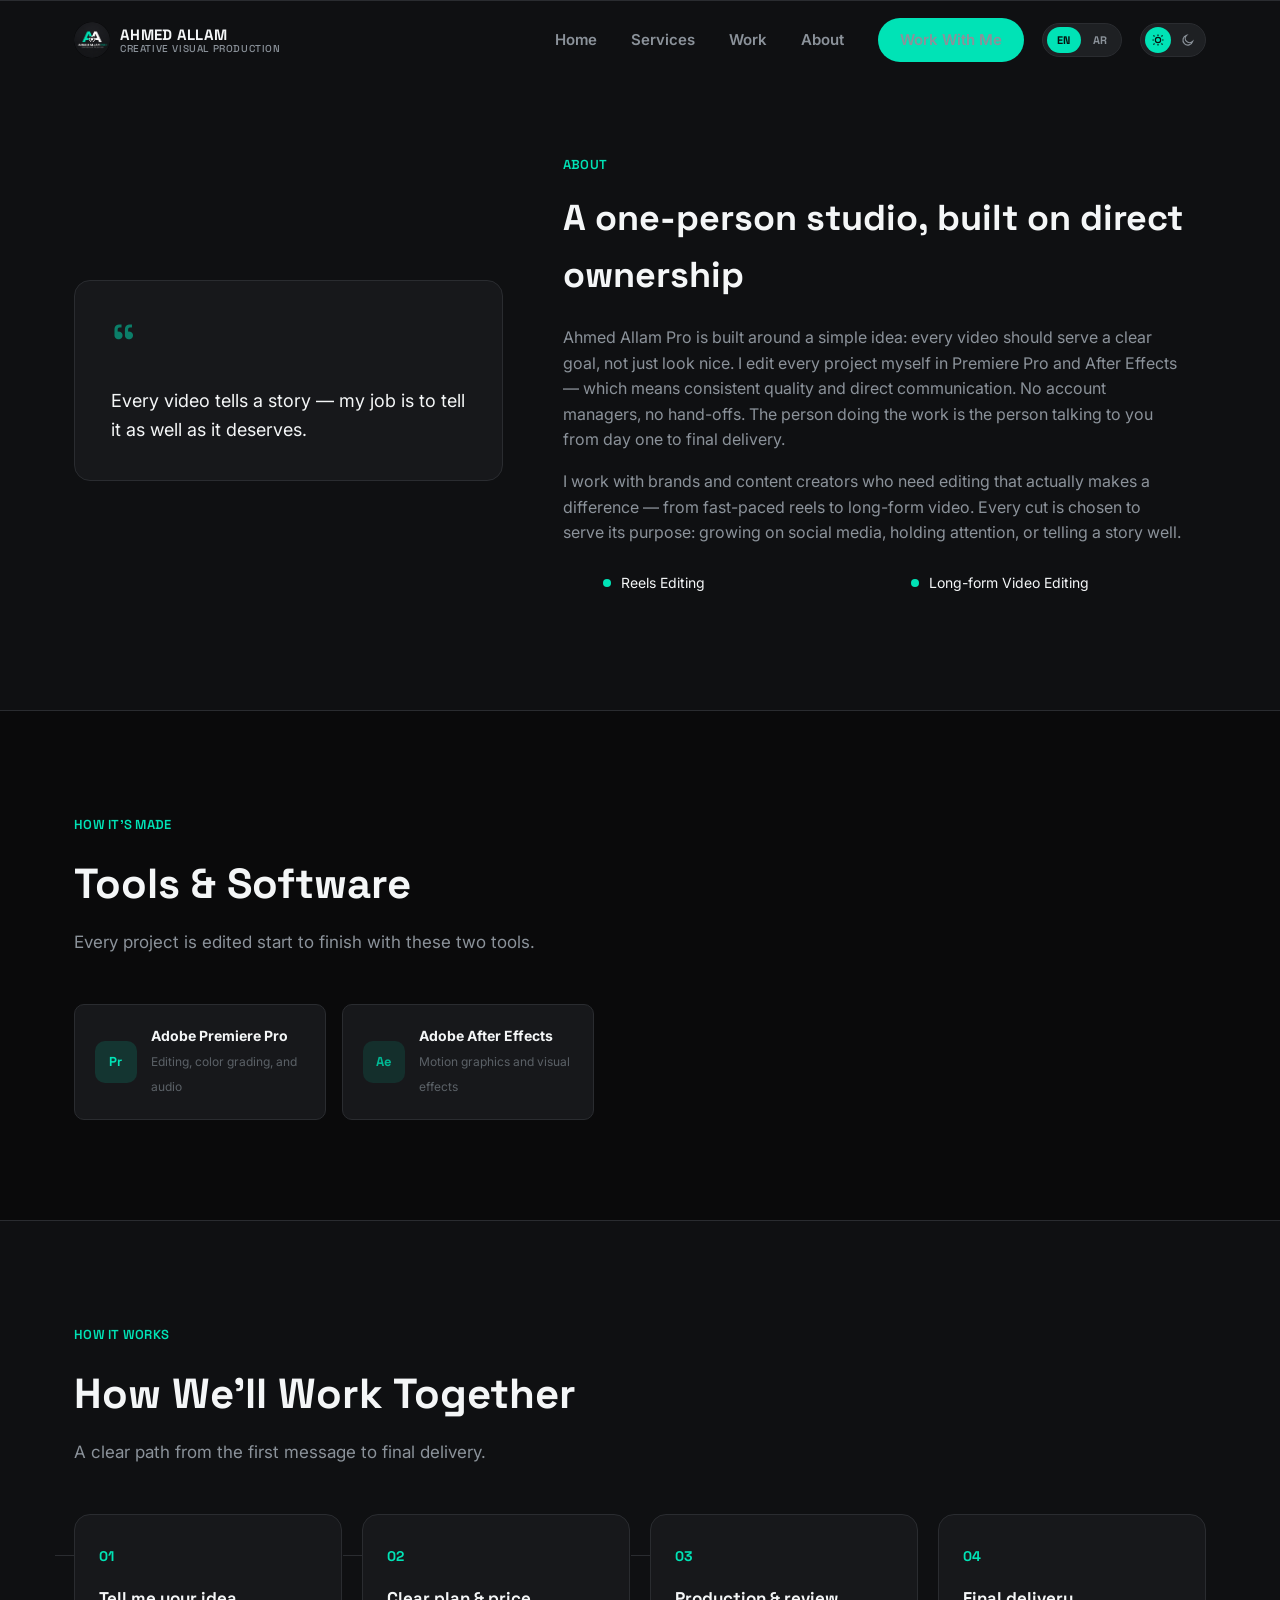
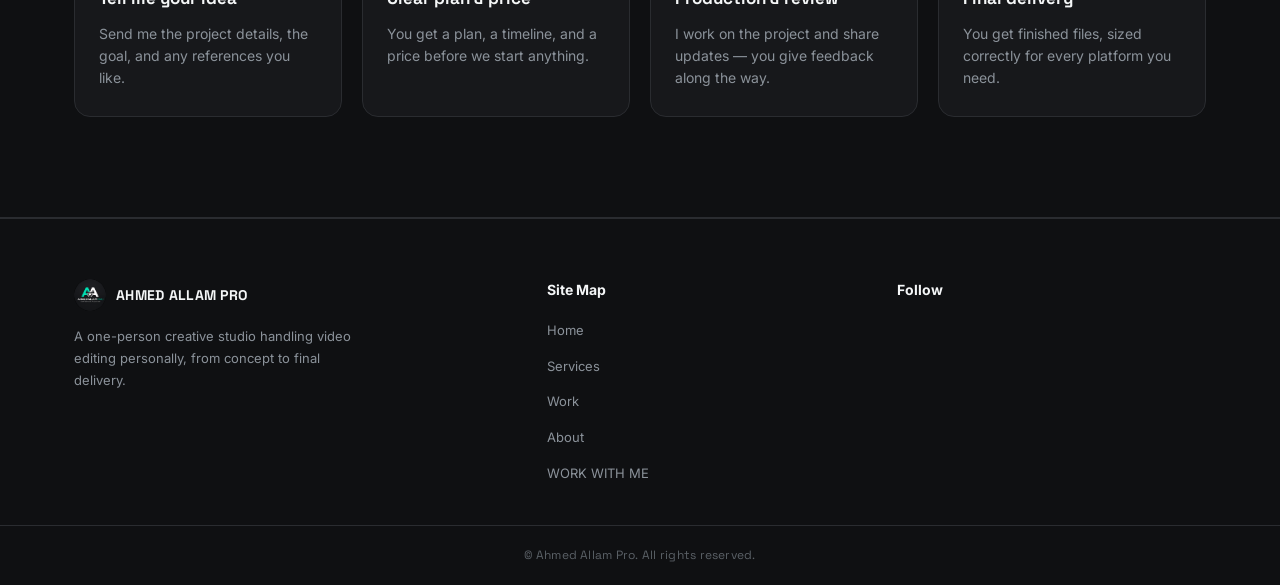
==== commit fff097de: "Add files via upload" ====
--- a/about.html
+++ b/about.html
@@ -4,47 +4,48 @@
 <meta charset="UTF-8">
 <meta name="viewport" content="width=device-width, initial-scale=1.0">
 <title>About — Ahmed Allam Pro</title>
-<meta name="description" content="Ahmed Allam Pro is a one-person creative studio: video editing and photography handled personally, start to finish, in Premiere Pro and After Effects.">
+<meta name="description" content="Ahmed Allam Pro is a one-person creative studio: video editing handled personally, start to finish, in Premiere Pro and After Effects.">
 <meta property="og:title" content="About — Ahmed Allam Pro">
-<meta property="og:description" content="Ahmed Allam Pro is a one-person creative studio: video editing and photography handled personally, start to finish, in Premiere Pro and After Effects.">
+<meta property="og:description" content="Ahmed Allam Pro is a one-person creative studio: video editing handled personally, start to finish, in Premiere Pro and After Effects.">
 <meta property="og:image" content="[data-uri]">
 <meta property="og:type" content="website">
 <meta property="og:url" content="https://ahmedallam.pro">
 <meta name="twitter:card" content="summary_large_image">
 <link rel="icon" href="[data-uri]">
-<script>try{var t=localStorage.getItem("theme");if(t==="light")document.documentElement.setAttribute("data-theme","light");}catch(e){}</script>
+<script>try{var t=localStorage.getItem("theme");if(t==="light")document.documentElement.setAttribute("data-theme","light");var l=localStorage.getItem("lang");if(l==="ar"){document.documentElement.setAttribute("lang","ar");document.documentElement.setAttribute("dir","rtl");}}catch(e){}</script>
 <style>
 
 /* =====================================================================
    AHMED ALLAM PRO — Creative Visual Production
    ===================================================================== */
 
-@import url('https://fonts.googleapis.com/css2?family=Inter:wght@400;500;600;700;800&family=Space+Grotesk:wght@500;600;700;800&display=swap');
+@import url('https://fonts.googleapis.com/css2?family=Inter:wght@400;500;600;700;800&family=Space+Grotesk:wght@500;600;700;800&family=Cairo:wght@400;500;600;700;800&display=swap');
 
 :root {
-  --bg: #0b1526;
-  --bg-soft: #0f1d33;
-  --surface: #13233d;
-  --surface-2: #1a2f4d;
-  --border: #24395a;
-  --teal: #3b82f6;
-  --teal-dim: rgba(59, 130, 246, 0.16);
-  --amber: #ffb800;
-  --amber-dim: rgba(255, 184, 0, 0.14);
-  --white: #eef2f8;
-  --muted: #93a2bb;
-  --muted-2: #5f7290;
-
-  --header-bg: rgba(11, 21, 38, 0.85);
-  --mobile-menu-bg: rgba(11, 21, 38, 0.97);
-  --modal-backdrop: rgba(7, 13, 24, 0.9);
-  --badge-bg: rgba(11, 21, 38, 0.75);
-  --navbtn-bg: rgba(11, 21, 38, 0.65);
+  --bg: #0a0a0b;
+  --bg-soft: #0f1012;
+  --surface: #17181b;
+  --surface-2: #1e2023;
+  --border: #2a2c30;
+  --teal: #00e3b6;
+  --teal-dim: rgba(0, 227, 182, 0.14);
+  --amber: #00b894;
+  --amber-dim: rgba(0, 184, 148, 0.14);
+  --white: #f4f6f7;
+  --muted: #8b929a;
+  --muted-2: #5b6167;
+
+  --header-bg: rgba(10, 10, 11, 0.85);
+  --mobile-menu-bg: rgba(10, 10, 11, 0.97);
+  --modal-backdrop: rgba(6, 6, 7, 0.9);
+  --badge-bg: rgba(10, 10, 11, 0.75);
+  --navbtn-bg: rgba(10, 10, 11, 0.65);
   --shadow-soft: rgba(0, 0, 0, 0.15);
   --shadow-strong: rgba(0, 0, 0, 0.4);
-  --on-accent: #ffffff;
+  --on-accent: #06110d;
 
   --font-ar: 'Inter', 'Segoe UI', sans-serif;
+  --font-cairo: 'Cairo', 'Segoe UI', sans-serif;
   --font-en: 'Space Grotesk', sans-serif;
 
   --container: 1180px;
@@ -53,16 +54,16 @@
 }
 
 :root[data-theme="light"] {
-  --bg: #f4f7fb;
-  --bg-soft: #eaf0fa;
+  --bg: #f6f7f8;
+  --bg-soft: #eef0f2;
   --surface: #ffffff;
-  --surface-2: #f2f6fc;
-  --border: #dbe3f0;
-  --teal-dim: rgba(47, 111, 237, 0.10);
-  --amber-dim: rgba(255, 158, 0, 0.12);
-  --white: #101828;
-  --muted: #5b6478;
-  --muted-2: #8993a8;
+  --surface-2: #f2f3f5;
+  --border: #e1e4e8;
+  --teal-dim: rgba(0, 200, 160, 0.12);
+  --amber-dim: rgba(0, 150, 120, 0.12);
+  --white: #14161a;
+  --muted: #5b6167;
+  --muted-2: #8b929a;
 
   --header-bg: rgba(255, 255, 255, 0.85);
   --mobile-menu-bg: rgba(255, 255, 255, 0.97);
@@ -81,11 +82,16 @@
   background: var(--bg);
   color: var(--white);
   font-family: var(--font-ar);
-  direction: ltr;
+  direction: inherit;
   line-height: 1.6;
   overflow-x: hidden;
   transition: background-color 0.25s ease, color 0.25s ease;
 }
+
+html[dir="rtl"] body { font-family: var(--font-cairo); }
+html[dir="rtl"] h1, html[dir="rtl"] h2, html[dir="rtl"] h3, html[dir="rtl"] .step-num,
+html[dir="rtl"] .brand-text, html[dir="rtl"] .eyebrow, html[dir="rtl"] .cat-en,
+html[dir="rtl"] .en { font-family: var(--font-cairo); }
 
 img { max-width: 100%; display: block; }
 
@@ -264,6 +270,33 @@
 .theme-toggle span svg { width: 14px; height: 14px; }
 .theme-toggle .tt-sun.is-active { background: var(--teal); color: var(--on-accent); }
 .theme-toggle .tt-moon.is-active { background: var(--teal); color: var(--on-accent); }
+
+.lang-toggle {
+  height: 34px;
+  padding: 0 4px;
+  border-radius: 999px;
+  border: 1px solid var(--border);
+  background: var(--surface-2);
+  display: flex;
+  align-items: center;
+  gap: 2px;
+  flex-shrink: 0;
+  transition: border-color 0.2s ease;
+}
+.lang-toggle:hover { border-color: var(--teal); }
+.lang-toggle span {
+  height: 26px;
+  padding: 0 10px;
+  border-radius: 999px;
+  display: flex;
+  align-items: center;
+  justify-content: center;
+  font-size: 11px;
+  font-weight: 700;
+  color: var(--muted);
+  transition: background 0.2s ease, color 0.2s ease;
+}
+.lang-toggle span.is-active { background: var(--teal); color: var(--on-accent); }
 
 .nav-toggle {
   display: none;
@@ -416,7 +449,7 @@
 .hero-logo-badge {
   position: absolute;
   bottom: -6%;
-  left: -4%;
+  inset-inline-start: -4%;
   background: var(--surface);
   border: 1px solid var(--border);
   border-radius: var(--radius-sm);
@@ -494,7 +527,6 @@
   flex-direction: column;
   align-items: flex-start;
   gap: 14px;
-  text-align: right;
   transition: transform 0.25s ease, border-color 0.25s ease, background 0.25s ease;
 }
 
@@ -515,7 +547,7 @@
 .cat-icon svg { width: 24px; height: 24px; }
 .cat-num {
   position: absolute;
-  top: -6px; left: -6px;
+  top: -6px; inset-inline-start: -6px;
   width: 20px; height: 20px;
   border-radius: 50%;
   background: var(--bg);
@@ -671,7 +703,7 @@
   position: absolute;
   width: 340px; height: 340px;
   background: radial-gradient(circle, var(--teal-dim), transparent 70%);
-  top: -120px; right: -80px;
+  top: -120px; inset-inline-end: -80px;
 }
 .contact-box h2 {
   font-size: clamp(28px, 4.4vw, 46px);
@@ -791,7 +823,7 @@
 .gallery-badge {
   position: absolute;
   bottom: 10px;
-  right: 10px;
+  inset-inline-end: 10px;
   background: var(--badge-bg);
   border: 1px solid var(--border);
   color: var(--white);
@@ -878,7 +910,7 @@
   content: '';
   position: absolute;
   top: 40px;
-  left: -20px;
+  inset-inline-start: -20px;
   width: 20px;
   height: 1px;
   background: var(--border);
@@ -972,7 +1004,6 @@
   display: grid;
   grid-template-columns: 1.1fr 0.9fr;
   gap: 20px;
-  text-align: right;
   margin-top: 40px;
 }
 
@@ -1051,7 +1082,6 @@
   border-radius: var(--radius);
   padding: 32px;
   margin-top: 24px;
-  text-align: left;
 }
 .contact-form-card h3 { font-size: 18px; font-weight: 700; margin: 0 0 20px; }
 .contact-form { display: flex; flex-direction: column; gap: 14px; max-width: 480px; }
@@ -1080,17 +1110,22 @@
   <div class="wrap nav-inner">
     <a href="index.html" class="brand">
       <img src="[data-uri]" alt="Ahmed Allam Pro">
-      <span class="brand-text en">AHMED ALLAM <span>CREATIVE VISUAL PRODUCTION</span></span>
+      <span class="brand-text en">AHMED ALLAM <span data-i18n="brand.tagline"></span></span>
     </a>
 
     <div class="nav-right">
       <nav class="nav-menu" id="navMenu">
-        <a href="index.html">Home</a>
-      <a href="services.html">Services</a>
-      <a href="work.html">Work</a>
-      <a href="about.html">About</a>
-        <a href="contact.html" class="nav-cta">Work With Me</a>
+        <a href="index.html" data-i18n="nav.home"></a>
+        <a href="services.html" data-i18n="nav.services"></a>
+        <a href="work.html" data-i18n="nav.work"></a>
+        <a href="about.html" data-i18n="nav.about"></a>
+        <a href="contact.html" class="nav-cta" data-i18n="nav.contact"></a>
       </nav>
+
+      <button class="lang-toggle" id="langToggle" aria-label="Toggle language">
+        <span class="tt-en en">EN</span>
+        <span class="tt-ar en">AR</span>
+      </button>
 
       <button class="theme-toggle" id="themeToggle" aria-label="Toggle light/dark mode">
         <span class="tt-sun"><svg viewBox="0 0 24 24" fill="none" stroke="currentColor" stroke-width="2"><circle cx="12" cy="12" r="4.5"/><path d="M12 2.5v2.5M12 19v2.5M4.2 4.2l1.8 1.8M18 18l1.8 1.8M2.5 12H5M19 12h2.5M4.2 19.8l1.8-1.8M18 6l1.8-1.8"/></svg></span>
@@ -1107,33 +1142,17 @@
 <section class="about" id="about" style="padding-top:150px;">
   <div class="wrap about-inner">
     <div class="about-card">
-      <span class="quote-mark en">"</span>
-      <p>Every video tells a story — my job is to tell it as well as it deserves.</p>
+      <span class="quote-mark en">&ldquo;</span>
+      <p data-i18n="about.quote"></p>
     </div>
     <div class="about-text">
-      <span class="eyebrow en">ABOUT</span>
-      <h2>A one-person studio, built on direct ownership</h2>
-      <p>
-        Ahmed Allam Pro is built around a simple idea: every video and photo should
-        serve a clear goal, not just look nice. I edit and shoot every project myself
-        in Premiere Pro and After Effects — which means consistent quality and direct
-        communication. No account managers, no hand-offs between departments. The person
-        doing the work is the person talking to you from day one to final delivery.
-      </p>
-      <p>
-        I work with brands and content creators who need editing and photography that
-        actually makes a difference — from fast-paced reels to long-form video, plus
-        design and photography for product and ad stills. Every detail is chosen to
-        serve its purpose: growing on social media, selling a product, or convincing a
-        client to book a property.
-      </p>
+      <span class="eyebrow en" data-i18n="about.eyebrow"></span>
+      <h2 data-i18n="about.title"></h2>
+      <p data-i18n="about.p1"></p>
+      <p data-i18n="about.p2"></p>
       <ul class="about-list">
-        <li>Reels & UI Editing</li>
-        <li>Drone Real Estate Videos</li>
-        <li>Podcasts & Long-form Video</li>
-        <li>Gaming Content</li>
-        <li>Image Design</li>
-        <li>Product & Ad Photography</li>
+        <li data-i18n="about.list1"></li>
+        <li data-i18n="about.list2"></li>
       </ul>
     </div>
   </div>
@@ -1142,23 +1161,23 @@
 <section id="tools">
   <div class="wrap">
     <div class="section-head">
-      <span class="eyebrow en">HOW IT'S MADE</span>
-      <h2>Tools & Software</h2>
-      <p>Every project is edited start to finish with these two tools.</p>
+      <span class="eyebrow en" data-i18n="tools.eyebrow"></span>
+      <h2 data-i18n="tools.title"></h2>
+      <p data-i18n="tools.desc"></p>
     </div>
     <div class="tools-grid">
       <div class="tool-card">
         <span class="tool-icon en">Pr</span>
         <span>
-          <span class="tool-name">Adobe Premiere Pro</span>
-          <span class="tool-desc">Editing, color